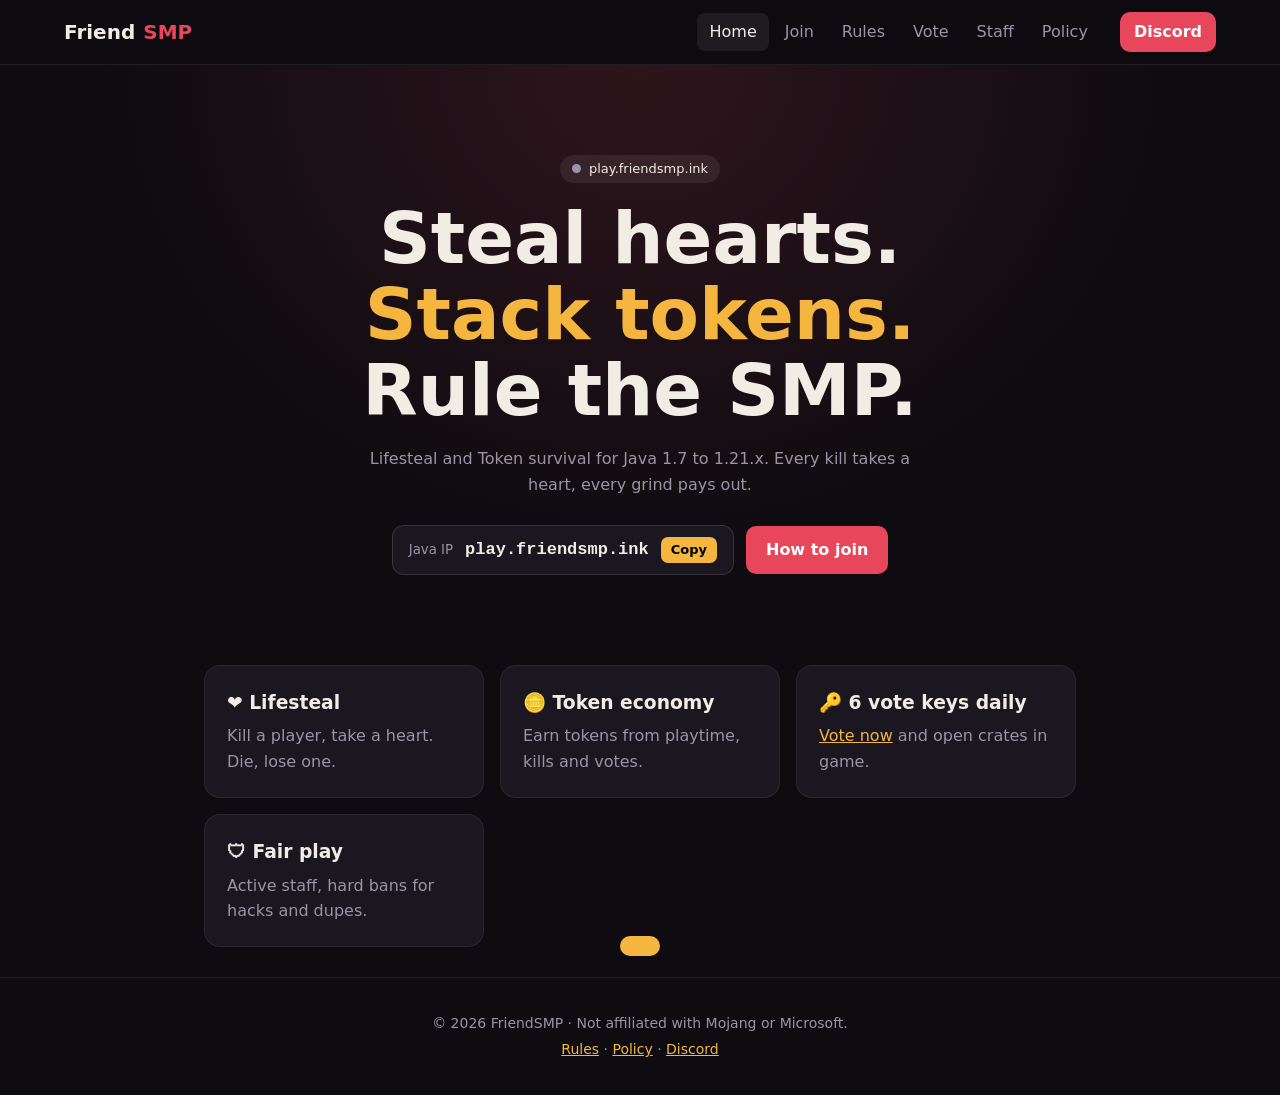
==== index.html @ a8bd029b "Add files via upload" ====
<!doctype html><html lang="en"><head><meta charset="utf-8">
<meta name="viewport" content="width=device-width,initial-scale=1">
<title>Lifesteal & Token Minecraft Java Server | FriendSMP</title><meta name="description" content="FriendSMP is a Minecraft Java Lifesteal and Token server. Join at play.friendsmp.ink">
<meta name="theme-color" content="#0e0c11"><meta property="og:title" content="Lifesteal & Token Minecraft Java Server | FriendSMP">
<meta property="og:description" content="FriendSMP is a Minecraft Java Lifesteal and Token server. Join at play.friendsmp.ink"><meta property="og:image" content="/logo.png">
<link rel="icon" href="/logo.png"><link rel="stylesheet" href="/style.css"></head><body>
<header class="nav"><a class="brand" href="/"><img src="/logo.png" alt="" onerror="this.remove()">Friend<b>SMP</b></a>
<nav id="menu"><a href="/" class=on>Home</a><a href="/join/">Join</a><a href="/rules/">Rules</a><a href="/vote/">Vote</a><a href="/staff/">Staff</a><a href="/policy/">Policy</a></nav><a class="btn sm" href="https://discord.gg/RsJBu8jEyg" target="_blank" rel="noopener">Discord</a>
<button id="burger" aria-label="Menu">&#9776;</button></header>
<main>
<section class="hero"><span class="tag"><i id="dot"></i><span id="status">Checking server...</span></span>
<h1>Steal hearts.<br><em>Stack tokens.</em><br>Rule the SMP.</h1>
<p>Lifesteal and Token survival for Java 1.7 to 1.21.x. Every kill takes a heart, every grind pays out.</p>
<div class="row"><button class="ip" data-ip="play.friendsmp.ink"><small>Java IP</small><b>play.friendsmp.ink</b><span>Copy</span></button><a class="btn" href="/join/">How to join</a></div></section>
<section class="grid"><div class="card"><h3>&#10084; Lifesteal</h3><p>Kill a player, take a heart. Die, lose one.</p></div>
<div class="card"><h3>&#129689; Token economy</h3><p>Earn tokens from playtime, kills and votes.</p></div>
<div class="card"><h3>&#128273; 6 vote keys daily</h3><p><a href="/vote/">Vote now</a> and open crates in game.</p></div>
<div class="card"><h3>&#128737; Fair play</h3><p>Active staff, hard bans for hacks and dupes.</p></div></section></main>
<footer><p>&copy; 2026 FriendSMP &middot; Not affiliated with Mojang or Microsoft.</p>
<p><a href="/rules/">Rules</a> &middot; <a href="/policy/">Policy</a> &middot; <a href="https://discord.gg/RsJBu8jEyg" target="_blank" rel="noopener">Discord</a></p></footer>
<div id="toast"></div><script src="/script.js"></script></body></html>
---- style.css ----
:root{--bg:#0e0c11;--c:#1a1720;--t:#f2ede4;--m:#9a94a6;--r:#e8475b;--g:#f4b63f}
*{box-sizing:border-box}html{scroll-behavior:smooth}body{margin:0;background:var(--bg);color:var(--t);font:16px/1.6 system-ui,Segoe UI,sans-serif}
a{color:var(--g)}.nav{position:sticky;top:0;z-index:9;display:flex;align-items:center;gap:20px;padding:12px 5%;background:#0e0c11ee;backdrop-filter:blur(8px);border-bottom:1px solid #ffffff14}
.brand{display:flex;align-items:center;gap:8px;font-weight:800;font-size:20px;color:var(--t);text-decoration:none}.brand img{width:34px;height:34px}.brand b{color:var(--r)}
nav{display:flex;gap:4px;margin-left:auto}nav a{color:var(--m);text-decoration:none;padding:6px 12px;border-radius:8px}nav a:hover,nav a.on{color:var(--t);background:#ffffff12}
.btn{display:inline-block;background:var(--r);color:#fff;padding:11px 20px;border-radius:10px;text-decoration:none;font-weight:700;border:0;cursor:pointer}.btn:hover{filter:brightness(1.1)}.btn.sm{padding:7px 14px}
#burger{display:none;background:none;border:0;color:var(--t);font-size:24px}
.hero{text-align:center;padding:90px 5% 60px;background:radial-gradient(ellipse at top,#e8475b26,transparent 60%)}
.hero h1{font-size:clamp(36px,7vw,72px);line-height:1.05;margin:18px 0}.hero em{color:var(--g);font-style:normal}.hero p{color:var(--m);max-width:560px;margin:0 auto 28px}
.row{display:flex;gap:12px;justify-content:center;flex-wrap:wrap;align-items:center}
.tag{display:inline-flex;align-items:center;gap:8px;background:#ffffff12;padding:4px 12px;border-radius:99px;font-size:13px}#dot{width:9px;height:9px;border-radius:50%;background:var(--m)}#dot.on{background:#10b981;box-shadow:0 0 8px #10b981}#dot.off{background:#ef4444}
.ip{display:inline-flex;align-items:center;gap:12px;background:var(--c);color:var(--t);border:1px solid #ffffff1f;padding:10px 16px;border-radius:12px;cursor:pointer;font:inherit}
.ip small{color:var(--m)}.ip b{font-family:monospace;font-size:17px}.ip span{background:var(--g);color:#000;padding:3px 10px;border-radius:7px;font-weight:700;font-size:13px}
.grid{display:grid;grid-template-columns:repeat(auto-fit,minmax(230px,1fr));gap:16px;max-width:1000px;margin:0 auto;padding:30px 5%}
.card{background:var(--c);border:1px solid #ffffff12;border-radius:16px;padding:22px}.card h3{margin:0 0 6px}.card p{margin:0;color:var(--m)}
.ph{text-align:center;padding:60px 5% 10px}.ph h1{margin:0;font-size:clamp(30px,5vw,48px)}.ph p{color:var(--m)}
.narrow{max-width:720px;margin:0 auto;padding:24px 5% 50px;display:flex;flex-direction:column;gap:14px}
.rule small{display:block;margin-top:10px;color:var(--r)}.step{display:flex;gap:16px;background:var(--c);padding:18px;border-radius:14px}.step b{background:var(--g);color:#000;width:36px;height:36px;border-radius:50%;display:grid;place-items:center;flex:none}.step h3,.step p{margin:0}.step p{color:var(--m)}
.staff{text-align:center;text-decoration:none;color:var(--t)}.staff img{height:140px}.staff small{color:var(--m)}.center{text-align:center;padding-bottom:50px}.votes .btn{text-align:center}.muted{color:var(--m);font-size:14px}.prose h3{margin:14px 0 0}.prose p{margin:0;color:var(--m)}
footer{text-align:center;color:var(--m);padding:30px 5%;border-top:1px solid #ffffff14;font-size:14px}footer p{margin:4px}
#toast{position:fixed;bottom:24px;left:50%;transform:translate(-50%,80px);background:var(--g);color:#000;padding:10px 20px;border-radius:10px;font-weight:700;transition:.3s}#toast.show{transform:translate(-50%,0)}
@media(max-width:820px){#burger{display:block;margin-left:auto}nav{display:none;position:absolute;top:100%;left:0;right:0;flex-direction:column;background:var(--bg);padding:10px 5%}nav.open{display:flex}.nav .btn{display:none}}
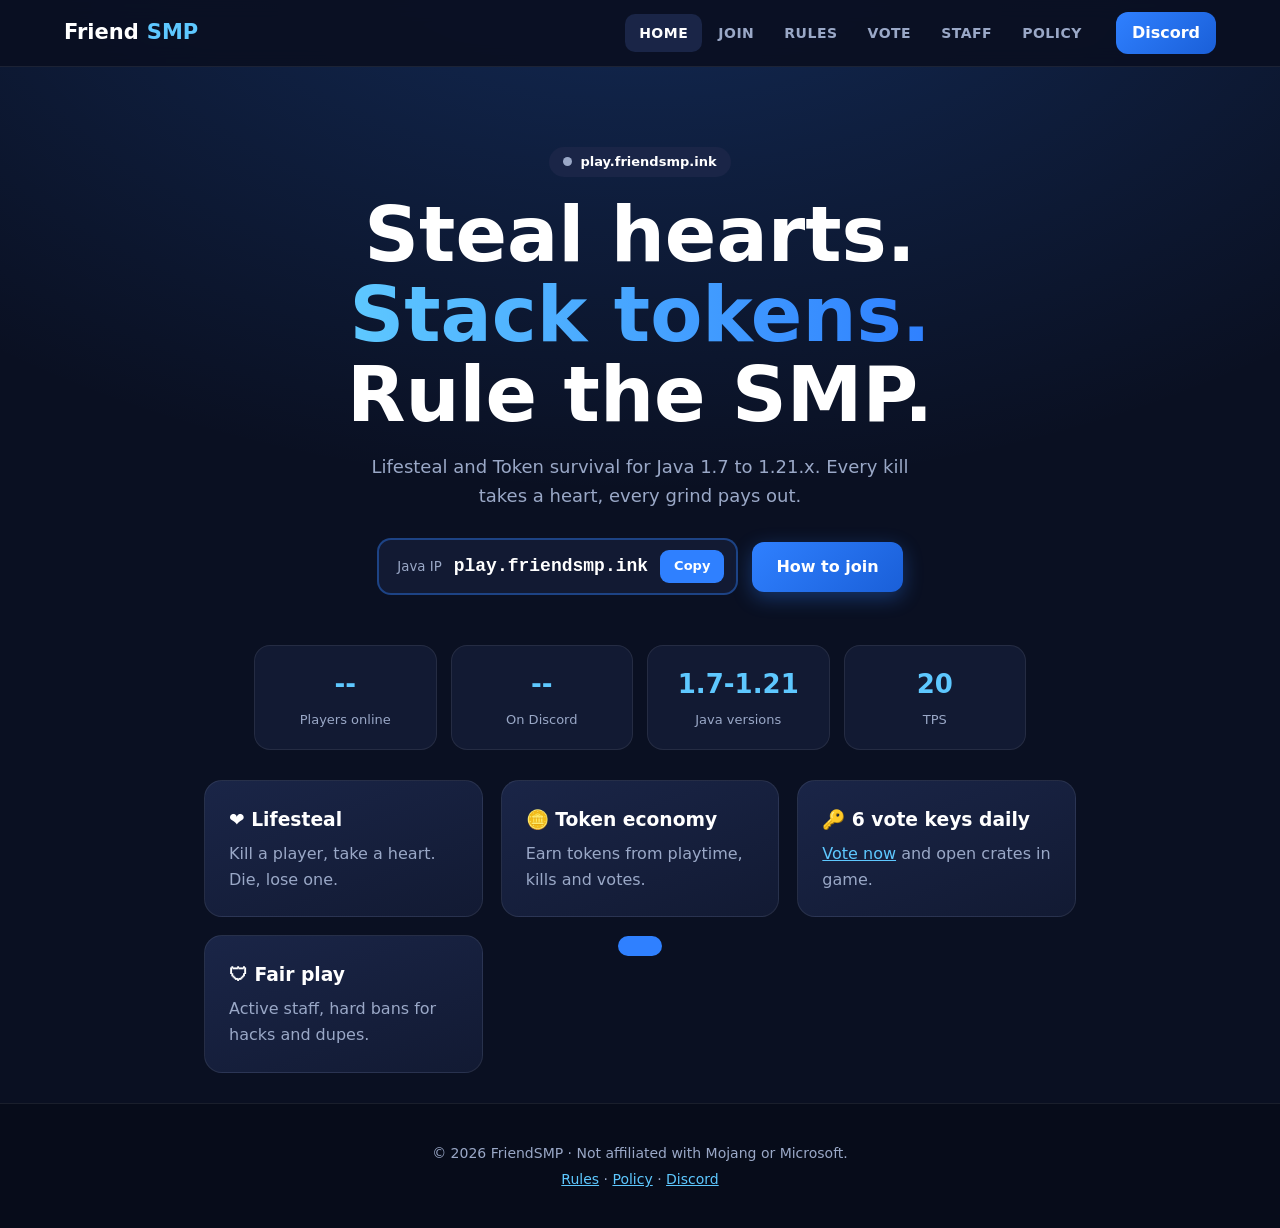
==== commit 6a281989: "Add files via upload" ====
--- a/index.html
+++ b/index.html
@@ -12,7 +12,7 @@
 <h1>Steal hearts.<br><em>Stack tokens.</em><br>Rule the SMP.</h1>
 <p>Lifesteal and Token survival for Java 1.7 to 1.21.x. Every kill takes a heart, every grind pays out.</p>
 <div class="row"><button class="ip" data-ip="play.friendsmp.ink"><small>Java IP</small><b>play.friendsmp.ink</b><span>Copy</span></button><a class="btn" href="/join/">How to join</a></div></section>
-<section class="grid"><div class="card"><h3>&#10084; Lifesteal</h3><p>Kill a player, take a heart. Die, lose one.</p></div>
+<section class="stats"><div><b id="pl">--</b><span>Players online</span></div><div><b id="dc">--</b><span>On Discord</span></div><div><b>1.7-1.21</b><span>Java versions</span></div><div><b>20</b><span>TPS</span></div></section><section class="grid"><div class="card"><h3>&#10084; Lifesteal</h3><p>Kill a player, take a heart. Die, lose one.</p></div>
 <div class="card"><h3>&#129689; Token economy</h3><p>Earn tokens from playtime, kills and votes.</p></div>
 <div class="card"><h3>&#128273; 6 vote keys daily</h3><p><a href="/vote/">Vote now</a> and open crates in game.</p></div>
 <div class="card"><h3>&#128737; Fair play</h3><p>Active staff, hard bans for hacks and dupes.</p></div></section></main>
--- a/style.css
+++ b/style.css
@@ -1,22 +1,33 @@
-:root{--bg:#0e0c11;--c:#1a1720;--t:#f2ede4;--m:#9a94a6;--r:#e8475b;--g:#f4b63f}
-*{box-sizing:border-box}html{scroll-behavior:smooth}body{margin:0;background:var(--bg);color:var(--t);font:16px/1.6 system-ui,Segoe UI,sans-serif}
-a{color:var(--g)}.nav{position:sticky;top:0;z-index:9;display:flex;align-items:center;gap:20px;padding:12px 5%;background:#0e0c11ee;backdrop-filter:blur(8px);border-bottom:1px solid #ffffff14}
-.brand{display:flex;align-items:center;gap:8px;font-weight:800;font-size:20px;color:var(--t);text-decoration:none}.brand img{width:34px;height:34px}.brand b{color:var(--r)}
-nav{display:flex;gap:4px;margin-left:auto}nav a{color:var(--m);text-decoration:none;padding:6px 12px;border-radius:8px}nav a:hover,nav a.on{color:var(--t);background:#ffffff12}
-.btn{display:inline-block;background:var(--r);color:#fff;padding:11px 20px;border-radius:10px;text-decoration:none;font-weight:700;border:0;cursor:pointer}.btn:hover{filter:brightness(1.1)}.btn.sm{padding:7px 14px}
-#burger{display:none;background:none;border:0;color:var(--t);font-size:24px}
-.hero{text-align:center;padding:90px 5% 60px;background:radial-gradient(ellipse at top,#e8475b26,transparent 60%)}
-.hero h1{font-size:clamp(36px,7vw,72px);line-height:1.05;margin:18px 0}.hero em{color:var(--g);font-style:normal}.hero p{color:var(--m);max-width:560px;margin:0 auto 28px}
-.row{display:flex;gap:12px;justify-content:center;flex-wrap:wrap;align-items:center}
-.tag{display:inline-flex;align-items:center;gap:8px;background:#ffffff12;padding:4px 12px;border-radius:99px;font-size:13px}#dot{width:9px;height:9px;border-radius:50%;background:var(--m)}#dot.on{background:#10b981;box-shadow:0 0 8px #10b981}#dot.off{background:#ef4444}
-.ip{display:inline-flex;align-items:center;gap:12px;background:var(--c);color:var(--t);border:1px solid #ffffff1f;padding:10px 16px;border-radius:12px;cursor:pointer;font:inherit}
-.ip small{color:var(--m)}.ip b{font-family:monospace;font-size:17px}.ip span{background:var(--g);color:#000;padding:3px 10px;border-radius:7px;font-weight:700;font-size:13px}
-.grid{display:grid;grid-template-columns:repeat(auto-fit,minmax(230px,1fr));gap:16px;max-width:1000px;margin:0 auto;padding:30px 5%}
-.card{background:var(--c);border:1px solid #ffffff12;border-radius:16px;padding:22px}.card h3{margin:0 0 6px}.card p{margin:0;color:var(--m)}
-.ph{text-align:center;padding:60px 5% 10px}.ph h1{margin:0;font-size:clamp(30px,5vw,48px)}.ph p{color:var(--m)}
-.narrow{max-width:720px;margin:0 auto;padding:24px 5% 50px;display:flex;flex-direction:column;gap:14px}
-.rule small{display:block;margin-top:10px;color:var(--r)}.step{display:flex;gap:16px;background:var(--c);padding:18px;border-radius:14px}.step b{background:var(--g);color:#000;width:36px;height:36px;border-radius:50%;display:grid;place-items:center;flex:none}.step h3,.step p{margin:0}.step p{color:var(--m)}
-.staff{text-align:center;text-decoration:none;color:var(--t)}.staff img{height:140px}.staff small{color:var(--m)}.center{text-align:center;padding-bottom:50px}.votes .btn{text-align:center}.muted{color:var(--m);font-size:14px}.prose h3{margin:14px 0 0}.prose p{margin:0;color:var(--m)}
-footer{text-align:center;color:var(--m);padding:30px 5%;border-top:1px solid #ffffff14;font-size:14px}footer p{margin:4px}
-#toast{position:fixed;bottom:24px;left:50%;transform:translate(-50%,80px);background:var(--g);color:#000;padding:10px 20px;border-radius:10px;font-weight:700;transition:.3s}#toast.show{transform:translate(-50%,0)}
-@media(max-width:820px){#burger{display:block;margin-left:auto}nav{display:none;position:absolute;top:100%;left:0;right:0;flex-direction:column;background:var(--bg);padding:10px 5%}nav.open{display:flex}.nav .btn{display:none}}+:root{--bg:#0a1022;--c:#121a33;--c2:#1a2547;--t:#fff;--m:#9aa8c7;--r:#5ec8ff;--g:#5ec8ff;--p:#2f80ff;--l:#ffffff14}
+*{box-sizing:border-box}html{scroll-behavior:smooth}
+body{margin:0;background:var(--bg) radial-gradient(ellipse 80% 50% at 50% -10%,#2f80ff40,transparent) no-repeat;color:var(--t);font:16px/1.6 system-ui,Segoe UI,sans-serif;min-height:100vh}
+a{color:var(--r)}
+.nav{position:sticky;top:0;z-index:9;display:flex;align-items:center;gap:20px;padding:12px 5%;background:#0a1022ee;backdrop-filter:blur(10px);border-bottom:1px solid var(--l)}
+.brand{display:flex;align-items:center;gap:8px;font-weight:900;font-size:21px;color:var(--t);text-decoration:none}.brand img{width:36px;height:36px}.brand b{color:var(--r)}
+nav{display:flex;gap:2px;margin-left:auto}nav a{color:var(--m);text-decoration:none;padding:8px 14px;border-radius:10px;font-weight:700;font-size:14px;text-transform:uppercase;letter-spacing:.5px}
+nav a:hover,nav a.on{color:#fff;background:var(--c2)}
+.btn{display:inline-block;background:linear-gradient(135deg,#2f80ff,#1a5fd8);color:#fff;padding:12px 24px;border-radius:12px;text-decoration:none;font-weight:800;border:0;cursor:pointer;box-shadow:0 6px 20px #2f80ff55;transition:.2s}
+.btn:hover{transform:translateY(-2px);box-shadow:0 10px 26px #2f80ff77}.btn.sm{padding:8px 16px;box-shadow:none}
+#burger{display:none;background:none;border:0;color:#fff;font-size:24px}
+.hero{text-align:center;padding:80px 5% 40px}
+.hero h1{font-size:clamp(38px,7vw,76px);line-height:1.05;margin:18px 0;font-weight:900}.hero em{font-style:normal;background:linear-gradient(90deg,#5ec8ff,#2f80ff);-webkit-background-clip:text;background-clip:text;color:transparent}
+.hero p{color:var(--m);max-width:560px;margin:0 auto 28px;font-size:18px}
+.row{display:flex;gap:14px;justify-content:center;flex-wrap:wrap;align-items:center}
+.tag{display:inline-flex;align-items:center;gap:8px;background:var(--c2);padding:5px 14px;border-radius:99px;font-size:13px;font-weight:700}
+#dot{width:9px;height:9px;border-radius:50%;background:var(--m)}#dot.on{background:#22e58a;box-shadow:0 0 10px #22e58a}#dot.off{background:#ff5c5c}
+.ip{display:inline-flex;align-items:center;gap:12px;background:var(--c);color:#fff;border:2px solid #2f80ff66;padding:10px 12px 10px 18px;border-radius:14px;cursor:pointer;font:inherit}
+.ip small{color:var(--m)}.ip b{font-family:monospace;font-size:18px}.ip span{background:var(--p);padding:6px 14px;border-radius:9px;font-weight:800;font-size:13px}
+.stats{display:grid;grid-template-columns:repeat(auto-fit,minmax(150px,1fr));gap:14px;max-width:900px;margin:10px auto 0;padding:0 5%}
+.stats div{background:var(--c);border:1px solid var(--l);border-radius:16px;padding:18px;text-align:center}.stats b{display:block;font-size:26px;color:var(--r)}.stats span{color:var(--m);font-size:13px}
+.grid{display:grid;grid-template-columns:repeat(auto-fit,minmax(240px,1fr));gap:18px;max-width:1000px;margin:0 auto;padding:30px 5%}
+.card{background:linear-gradient(160deg,var(--c2),var(--c));border:1px solid var(--l);border-radius:18px;padding:24px;transition:.2s}
+.card:hover{transform:translateY(-4px);border-color:#2f80ff88}.card h3{margin:0 0 6px}.card p{margin:0;color:var(--m)}
+.ph{text-align:center;padding:60px 5% 10px}.ph h1{margin:0;font-size:clamp(32px,5vw,52px);font-weight:900}.ph p{color:var(--m)}
+.narrow{max-width:740px;margin:0 auto;padding:24px 5% 60px;display:flex;flex-direction:column;gap:14px}
+.rule small{display:block;margin-top:10px;color:#ff7a8a;font-weight:700}
+.step{display:flex;gap:16px;background:var(--c);border:1px solid var(--l);padding:18px;border-radius:16px}.step b{background:var(--p);width:38px;height:38px;border-radius:12px;display:grid;place-items:center;flex:none}.step h3,.step p{margin:0}.step p{color:var(--m)}
+.staff{text-align:center;text-decoration:none;color:#fff}.staff img{height:140px;margin-bottom:8px}.staff small{color:var(--m)}
+.center{text-align:center;padding-bottom:60px}.votes .btn{text-align:center}.muted{color:var(--m);font-size:14px}.prose h3{margin:16px 0 0}.prose p{margin:0;color:var(--m)}
+footer{text-align:center;color:var(--m);padding:34px 5%;border-top:1px solid var(--l);background:#070c1a;font-size:14px}footer p{margin:4px}
+#toast{position:fixed;bottom:24px;left:50%;transform:translate(-50%,80px);background:var(--p);color:#fff;padding:10px 22px;border-radius:12px;font-weight:800;transition:.3s}#toast.show{transform:translate(-50%,0)}
+@media(max-width:820px){#burger{display:block;margin-left:auto}nav{display:none;position:absolute;top:100%;left:0;right:0;flex-direction:column;background:var(--bg);padding:10px 5%}nav.open{display:flex}.nav .btn{display:none}}
